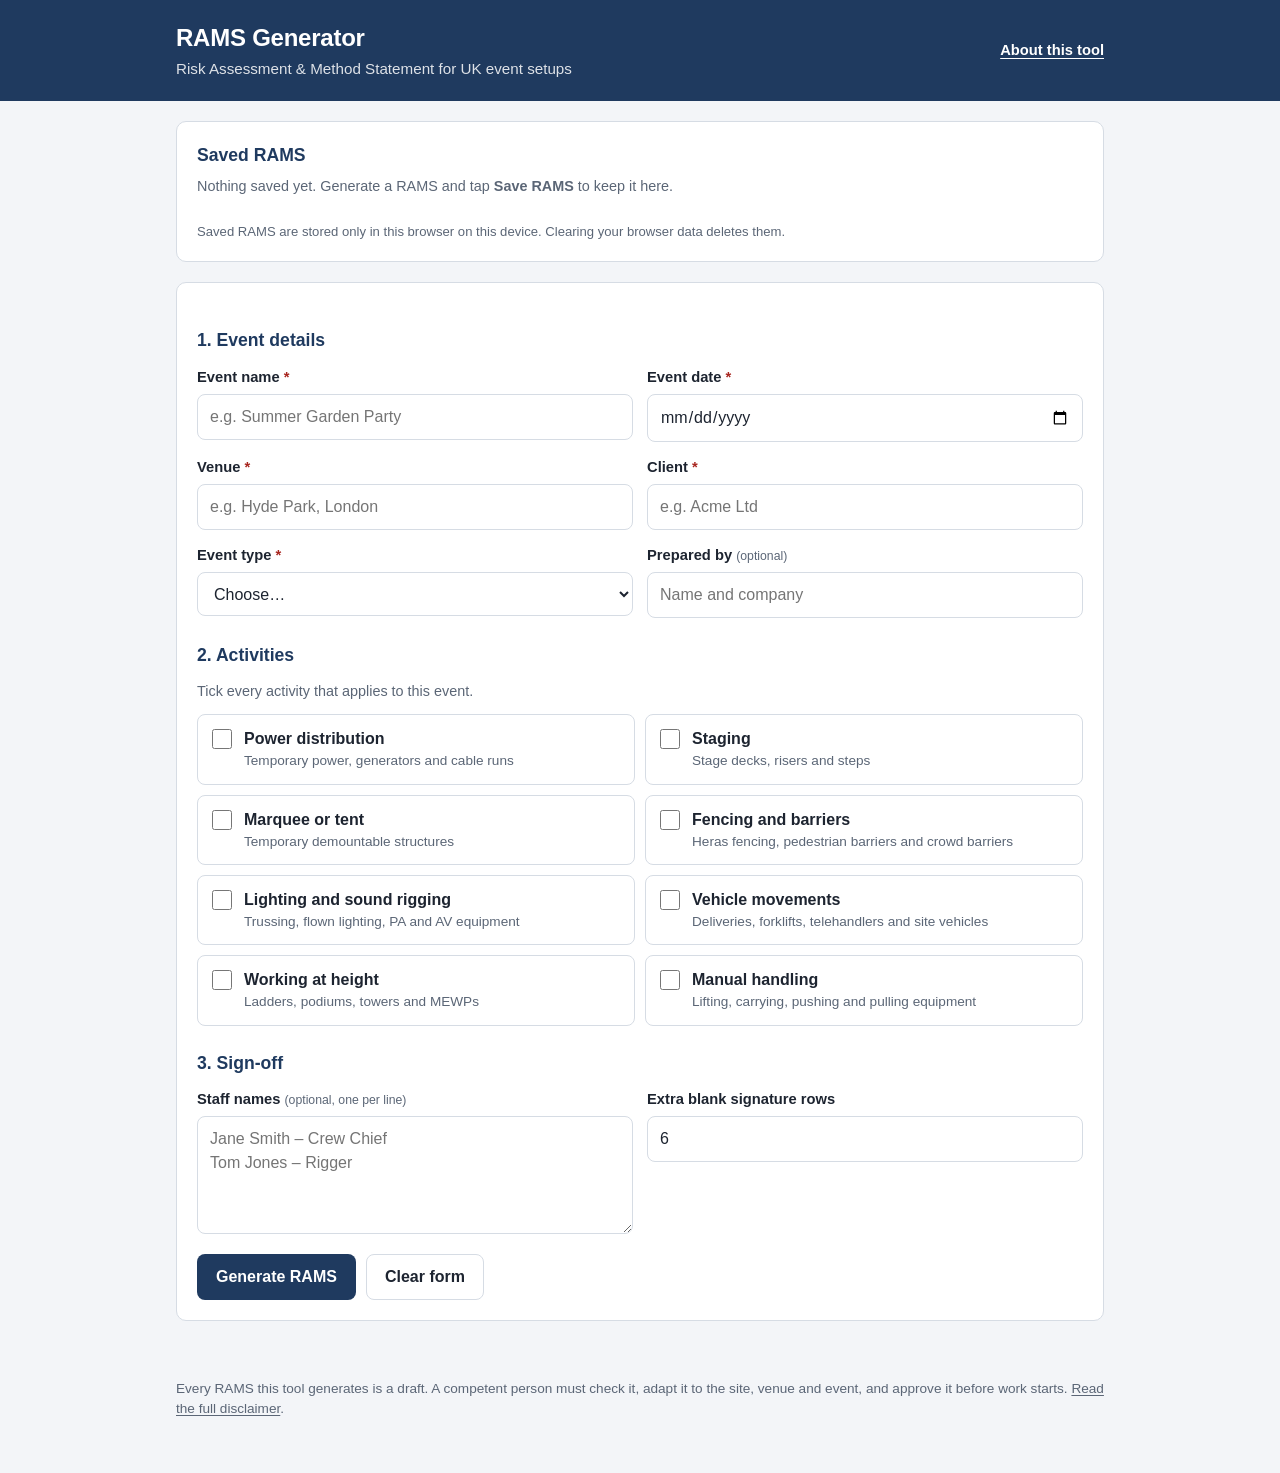
==== app.html @ 45a54be2 "Add landing page and expand README - New index.html landing page: what the tool does, who it's for (" ====
<!doctype html>
<html lang="en-GB">
<head>
  <meta charset="utf-8">
  <meta name="viewport" content="width=device-width, initial-scale=1">
  <title>RAMS Generator</title>
  <meta name="description" content="Generate Risk Assessment and Method Statement (RAMS) documents for UK event setups.">
  <meta name="theme-color" content="#1f3a5f">
  <link rel="stylesheet" href="styles.css">
</head>
<body>
  <header class="app-header no-print">
    <div class="wrap app-header-inner">
      <div>
        <h1>RAMS Generator</h1>
        <p>Risk Assessment &amp; Method Statement for UK event setups</p>
      </div>
      <a class="app-header-link" href="index.html">About this tool</a>
    </div>
  </header>

  <main class="wrap">
    <section id="saved-section" class="card no-print" aria-labelledby="saved-heading">
      <div class="saved-head">
        <h2 id="saved-heading">Saved RAMS</h2>
        <span id="saved-count" class="saved-count"></span>
      </div>
      <p id="saved-empty" class="hint">Nothing saved yet. Generate a RAMS and tap <strong>Save RAMS</strong> to keep it here.</p>
      <ul id="saved-list" class="saved-list"></ul>
      <p id="storage-error" class="error" role="alert" hidden></p>
      <p class="hint saved-note">Saved RAMS are stored only in this browser on this device. Clearing your browser data deletes them.</p>
    </section>

    <form id="rams-form" class="card no-print" novalidate>
      <div id="editing-banner" class="banner" hidden>
        <p>You're editing the saved RAMS <strong id="editing-name"></strong>. Generating again rebuilds the document from these details, replacing any text you changed in the document itself.</p>
        <button type="button" id="new-btn" class="btn btn-ghost btn-small">Start a new RAMS instead</button>
      </div>

      <h2>1. Event details</h2>
      <div class="grid">
        <label class="field">
          <span>Event name <em>*</em></span>
          <input type="text" name="eventName" required autocomplete="off" placeholder="e.g. Summer Garden Party">
        </label>
        <label class="field">
          <span>Event date <em>*</em></span>
          <input type="date" name="eventDate" required>
        </label>
        <label class="field">
          <span>Venue <em>*</em></span>
          <input type="text" name="venue" required autocomplete="off" placeholder="e.g. Hyde Park, London">
        </label>
        <label class="field">
          <span>Client <em>*</em></span>
          <input type="text" name="client" required autocomplete="off" placeholder="e.g. Acme Ltd">
        </label>
        <label class="field">
          <span>Event type <em>*</em></span>
          <select name="eventType" required>
            <option value="">Choose…</option>
            <option value="festival">Festival</option>
            <option value="corporate">Corporate event</option>
            <option value="wedding">Wedding</option>
            <option value="outdoor">Outdoor show</option>
          </select>
        </label>
        <label class="field">
          <span>Prepared by <small>(optional)</small></span>
          <input type="text" name="preparedBy" autocomplete="name" placeholder="Name and company">
        </label>
      </div>

      <h2>2. Activities</h2>
      <p class="hint">Tick every activity that applies to this event.</p>
      <div id="activity-list" class="activities"></div>

      <h2>3. Sign-off</h2>
      <div class="grid">
        <label class="field field-wide">
          <span>Staff names <small>(optional, one per line)</small></span>
          <textarea name="staff" rows="4" placeholder="Jane Smith – Crew Chief&#10;Tom Jones – Rigger"></textarea>
        </label>
        <label class="field">
          <span>Extra blank signature rows</span>
          <input type="number" name="blankRows" min="0" max="40" value="6" inputmode="numeric">
        </label>
      </div>

      <p id="form-error" class="error" role="alert" hidden></p>

      <div class="actions">
        <button type="submit" class="btn btn-primary">Generate RAMS</button>
        <button type="button" id="reset-btn" class="btn btn-ghost">Clear form</button>
      </div>
    </form>

    <section id="output" hidden>
      <div class="toolbar no-print">
        <p class="hint">Tip: click any text in the document to edit it, and tap a risk rating to change it. Save to keep your changes.</p>
        <div class="actions">
          <button type="button" id="save-btn" class="btn btn-primary">Save RAMS</button>
          <button type="button" id="print-btn" class="btn btn-secondary">Print / Save as PDF</button>
          <button type="button" id="edit-btn" class="btn btn-ghost">Edit details</button>
          <button type="button" id="list-btn" class="btn btn-ghost">Saved RAMS</button>
        </div>
        <p id="save-status" class="save-status" role="status" aria-live="polite"></p>
      </div>
      <article id="document" class="doc"></article>
    </section>
  </main>

  <footer class="app-footer no-print">
    <div class="wrap">
      <p>Every RAMS this tool generates is a draft. A competent person must check it, adapt it to the site, venue and event, and approve it before work starts. <a href="index.html#disclaimer">Read the full disclaimer</a>.</p>
    </div>
  </footer>

  <script src="data.js"></script>
  <script src="app.js"></script>
</body>
</html>
---- styles.css ----
:root {
  --brand: #1f3a5f;
  --brand-ink: #ffffff;
  --accent: #2f6fb0;
  --ink: #1d2430;
  --muted: #5b6676;
  --line: #d6dce4;
  --bg: #f3f5f8;
  --surface: #ffffff;
  --low: #1e7b46;
  --low-bg: #e3f4ea;
  --medium: #8a5a00;
  --medium-bg: #fdf0d2;
  --high: #a8261f;
  --high-bg: #fbe1df;
  --radius: 10px;
}

* { box-sizing: border-box; }

[hidden] { display: none !important; }

html { -webkit-text-size-adjust: 100%; }

body {
  margin: 0;
  font-family: -apple-system, BlinkMacSystemFont, "Segoe UI", Roboto, "Helvetica Neue", Arial, sans-serif;
  font-size: 16px;
  line-height: 1.5;
  color: var(--ink);
  background: var(--bg);
}

.wrap {
  max-width: 960px;
  margin: 0 auto;
  padding: 0 16px;
}

/* ---------- App chrome ---------- */

.app-header {
  background: var(--brand);
  color: var(--brand-ink);
  padding: 20px 0;
  margin-bottom: 20px;
}
.app-header h1 { margin: 0; font-size: 1.5rem; letter-spacing: -0.01em; }
.app-header p { margin: 2px 0 0; opacity: 0.85; font-size: 0.95rem; }
.app-header-inner { display: flex; flex-wrap: wrap; align-items: center; justify-content: space-between; gap: 8px 16px; }
.app-header-link { color: var(--brand-ink); font-weight: 600; font-size: 0.92rem; text-underline-offset: 3px; }
.app-header-link:hover { opacity: 0.85; }
.app-footer a { color: inherit; text-underline-offset: 2px; }

.app-footer {
  color: var(--muted);
  font-size: 0.85rem;
  padding: 24px 0 40px;
}

.card {
  background: var(--surface);
  border: 1px solid var(--line);
  border-radius: var(--radius);
  padding: 20px;
  margin-bottom: 20px;
}
.card h2 {
  font-size: 1.1rem;
  margin: 24px 0 12px;
  color: var(--brand);
}
.card h2:first-child { margin-top: 0; }

.hint { color: var(--muted); font-size: 0.9rem; margin: 0 0 12px; }

/* ---------- Form ---------- */

.grid {
  display: grid;
  grid-template-columns: 1fr;
  gap: 14px;
}
@media (min-width: 640px) {
  .grid { grid-template-columns: 1fr 1fr; }
}

.field { display: flex; flex-direction: column; gap: 6px; }
.field > span { font-weight: 600; font-size: 0.92rem; }
.field em { color: var(--high); font-style: normal; }
.field small { font-weight: 400; color: var(--muted); }

input[type="text"],
input[type="date"],
input[type="number"],
select,
textarea {
  font: inherit;
  width: 100%;
  min-height: 44px;
  padding: 10px 12px;
  border: 1px solid var(--line);
  border-radius: 8px;
  background: #fff;
  color: var(--ink);
}
textarea { resize: vertical; }
input:focus, select:focus, textarea:focus {
  outline: 2px solid var(--accent);
  outline-offset: 1px;
  border-color: var(--accent);
}
.invalid { border-color: var(--high); background: #fff8f7; }

.activities {
  display: grid;
  grid-template-columns: 1fr;
  gap: 10px;
}
@media (min-width: 640px) {
  .activities { grid-template-columns: 1fr 1fr; }
}

.activity {
  display: flex;
  align-items: flex-start;
  gap: 12px;
  padding: 12px 14px;
  border: 1px solid var(--line);
  border-radius: 8px;
  cursor: pointer;
  background: #fff;
  transition: border-color 0.15s, background 0.15s;
}
.activity:hover { border-color: var(--accent); }
.activity:has(input:checked) { border-color: var(--accent); background: #eef4fb; }
.activity input {
  width: 20px;
  height: 20px;
  margin: 2px 0 0;
  accent-color: var(--accent);
  flex-shrink: 0;
}
.activity-text { display: flex; flex-direction: column; }
.activity-text small { color: var(--muted); font-size: 0.85rem; }

.error {
  margin: 16px 0 0;
  padding: 10px 12px;
  border-radius: 8px;
  background: var(--high-bg);
  color: var(--high);
  font-weight: 600;
}

.actions {
  display: flex;
  flex-wrap: wrap;
  gap: 10px;
  margin-top: 20px;
}

.btn {
  font: inherit;
  font-weight: 600;
  min-height: 44px;
  padding: 10px 18px;
  border-radius: 8px;
  border: 1px solid transparent;
  cursor: pointer;
}
.btn-primary { background: var(--brand); color: var(--brand-ink); }
.btn-primary:hover { background: #17304f; }
.btn-ghost { background: transparent; border-color: var(--line); color: var(--ink); }
.btn-secondary { background: #e8eef6; color: var(--brand); border-color: #c9d6e6; }
.btn-secondary:hover { border-color: var(--accent); }
.btn-danger { background: transparent; color: var(--high); border-color: #e6b8b4; }
.btn-danger:hover { background: var(--high-bg); }
.btn-danger[data-armed="true"] { background: var(--high); color: #fff; border-color: var(--high); }
.btn-small { min-height: 40px; padding: 8px 14px; font-size: 0.9rem; }
.btn:disabled { opacity: 0.5; cursor: not-allowed; }
.btn:focus-visible { outline: 2px solid var(--accent); outline-offset: 2px; }

/* ---------- Saved RAMS ---------- */

.saved-head { display: flex; align-items: center; gap: 10px; margin-bottom: 8px; }
.saved-head h2 { margin: 0 !important; }
.saved-count {
  min-width: 24px;
  padding: 1px 8px;
  border-radius: 999px;
  background: #e8eef6;
  color: var(--brand);
  font-size: 0.8rem;
  font-weight: 700;
  text-align: center;
  font-variant-numeric: tabular-nums;
}
.saved-count:empty { display: none; }
.saved-list { list-style: none; margin: 0 0 12px; padding: 0; display: flex; flex-direction: column; gap: 8px; }
.saved-item {
  display: flex;
  flex-wrap: wrap;
  align-items: center;
  justify-content: space-between;
  gap: 10px 16px;
  padding: 12px 14px;
  border: 1px solid var(--line);
  border-radius: 8px;
}
.saved-item.is-current { border-color: var(--accent); background: #f4f8fd; }
.saved-info { display: flex; flex-direction: column; min-width: 0; flex: 1 1 260px; }
.saved-title { overflow-wrap: anywhere; }
.saved-meta { color: var(--muted); font-size: 0.88rem; }
.saved-stamp { color: var(--muted); font-size: 0.8rem; font-variant-numeric: tabular-nums; }
.saved-actions { display: flex; gap: 8px; flex-wrap: wrap; }
.saved-note { margin: 0; font-size: 0.82rem; }

.banner {
  display: flex;
  flex-wrap: wrap;
  align-items: center;
  gap: 10px 16px;
  padding: 12px 14px;
  margin-bottom: 20px;
  border-radius: 8px;
  background: #eef4fb;
  border: 1px solid #c9d6e6;
}
.banner p { margin: 0; flex: 1 1 280px; font-size: 0.92rem; }

.save-status { margin: 8px 0 0; font-size: 0.88rem; font-weight: 600; min-height: 1.3em; }
.save-status.is-saved { color: var(--low); }
.save-status.is-dirty { color: var(--medium); }
.save-status.is-error { color: var(--high); }
.btn-ghost:hover { border-color: var(--accent); }
@media (max-width: 479px) {
  .actions .btn { flex: 1 1 100%; }
}

.toolbar {
  background: var(--bg);
  padding: 12px 0;
  margin-bottom: 8px;
  border-bottom: 1px solid var(--line);
}
.toolbar .hint { margin: 0; }
@media (min-width: 640px) {
  .toolbar { position: sticky; top: 0; z-index: 5; }
}
.toolbar .actions { margin-top: 10px; }

/* ---------- Generated document ---------- */

.doc {
  background: var(--surface);
  border: 1px solid var(--line);
  border-radius: var(--radius);
  padding: 24px 20px;
  margin-bottom: 20px;
  font-size: 0.92rem;
}
@media (min-width: 640px) {
  .doc { padding: 36px 40px; }
}

.doc [contenteditable="true"]:hover { background: #f6f9fd; }
.doc [contenteditable="true"]:focus { outline: 2px dashed var(--accent); outline-offset: 2px; background: #f6f9fd; }

.doc-header { border-bottom: 3px solid var(--brand); padding-bottom: 16px; margin-bottom: 20px; }
.doc-kicker {
  margin: 0;
  text-transform: uppercase;
  letter-spacing: 0.08em;
  font-size: 0.78rem;
  font-weight: 700;
  color: var(--accent);
}
.doc h1 { margin: 4px 0 16px; font-size: 1.6rem; color: var(--brand); line-height: 1.2; }
.doc h2 {
  font-size: 1.15rem;
  color: var(--brand);
  margin: 28px 0 10px;
  padding-bottom: 4px;
  border-bottom: 1px solid var(--line);
}
.doc h3 { font-size: 1rem; margin: 20px 0 8px; }
.doc h4 { font-size: 0.92rem; margin: 14px 0 6px; color: var(--muted); text-transform: uppercase; letter-spacing: 0.04em; }
.doc p, .doc li { margin: 0 0 8px; }
.doc ul, .doc ol { padding-left: 1.4em; margin: 0 0 10px; }
.doc .note { color: var(--muted); font-size: 0.85rem; }

.doc table {
  width: 100%;
  border-collapse: collapse;
  margin: 0 0 12px;
}
.doc th, .doc td {
  border: 1px solid var(--line);
  padding: 8px 10px;
  text-align: left;
  vertical-align: top;
}
.doc thead th {
  background: var(--brand);
  color: var(--brand-ink);
  font-weight: 600;
  font-size: 0.85rem;
}

.meta-table th { background: #eef2f7; width: 18%; font-weight: 600; white-space: nowrap; }
.meta-table td { width: 32%; }
.emergency th { width: 40%; }
.emergency td { width: 60%; }

.key-table td.col-rating { width: 110px; }

.col-rating { width: 96px; text-align: center !important; }

.rating {
  display: inline-block;
  min-width: 72px;
  padding: 3px 10px;
  border-radius: 999px;
  font: inherit;
  font-size: 0.8rem;
  font-weight: 700;
  text-align: center;
  border: 1px solid currentColor;
}
button.rating { cursor: pointer; }
.rating-low { color: var(--low); background: var(--low-bg); }
.rating-medium { color: var(--medium); background: var(--medium-bg); }
.rating-high { color: var(--high); background: var(--high-bg); }

.steps li { padding-left: 4px; }

@media (min-width: 720px), print {
  .wind-table td:first-child { width: 22%; }
  .wind-table th:nth-child(2) { width: 14%; }
}
.fill-in { font-weight: 700; font-variant-numeric: tabular-nums; white-space: nowrap; }

.sign-table td { height: 40px; }
.sign-table th:first-child { width: 28%; }
.approval tbody th { background: #eef2f7; font-weight: 600; }

.doc-footer {
  margin-top: 28px;
  padding-top: 12px;
  border-top: 1px solid var(--line);
  color: var(--muted);
  font-size: 0.8rem;
  text-align: center;
}

/* Small screens: stack risk tables as cards so nothing scrolls sideways. */
@media (max-width: 719px) {
  .ra-table thead { display: none; }
  .ra-table, .ra-table tbody, .ra-table tr, .ra-table td { display: block; width: 100%; }
  .ra-table tr {
    border: 1px solid var(--line);
    border-radius: 8px;
    margin-bottom: 12px;
    overflow: hidden;
  }
  .ra-table td { border: 0; border-bottom: 1px solid var(--line); text-align: left !important; }
  .ra-table td:last-child { border-bottom: 0; }
  .ra-table td::before {
    content: attr(data-label);
    display: block;
    font-size: 0.75rem;
    font-weight: 700;
    text-transform: uppercase;
    letter-spacing: 0.04em;
    color: var(--muted);
    margin-bottom: 2px;
  }
  .ra-table td:first-child { background: #eef2f7; font-weight: 600; }

  .meta-table, .meta-table tbody, .meta-table tr { display: block; width: 100%; }
  .meta-table tr { display: grid; grid-template-columns: 40% 60%; }
  .meta-table th, .meta-table td { width: auto !important; white-space: normal; }

  .sign-table { font-size: 0.82rem; }
  .sign-table th, .sign-table td { padding: 6px; }
}

/* ---------- Print ---------- */

@page { size: A4; margin: 14mm 12mm; }

@media print {
  body { background: #fff; font-size: 10pt; }
  .no-print, .app-header, .app-footer, .toolbar { display: none !important; }
  .wrap { max-width: none; padding: 0; }
  #output { display: block !important; }
  .doc { border: 0; border-radius: 0; padding: 0; margin: 0; font-size: 9.5pt; }
  .doc [contenteditable="true"]:hover,
  .doc [contenteditable="true"]:focus { background: none; outline: none; }

  * { -webkit-print-color-adjust: exact; print-color-adjust: exact; }

  /* Always print tables as tables, even if the viewport was narrow. */
  .ra-table { display: table !important; }
  .ra-table thead { display: table-header-group !important; }
  .ra-table tbody { display: table-row-group !important; }
  .ra-table tr { display: table-row !important; border: 0; margin: 0; }
  .ra-table td { display: table-cell !important; width: auto !important; border: 1px solid var(--line) !important; background: none !important; font-weight: 400 !important; }
  .ra-table td::before { content: none !important; }
  .ra-table td:first-child { font-weight: 600 !important; }
  .meta-table { display: table !important; }
  .meta-table tbody { display: table-row-group !important; }
  .meta-table tr { display: table-row !important; }

  thead { display: table-header-group; }
  tr, li { break-inside: avoid; page-break-inside: avoid; }
  h2, h3, h4 { break-after: avoid; page-break-after: avoid; }
  .doc h2 { margin-top: 18px; }
  .signoff { break-before: page; page-break-before: always; }

  button.rating { border: 1px solid currentColor; }
}
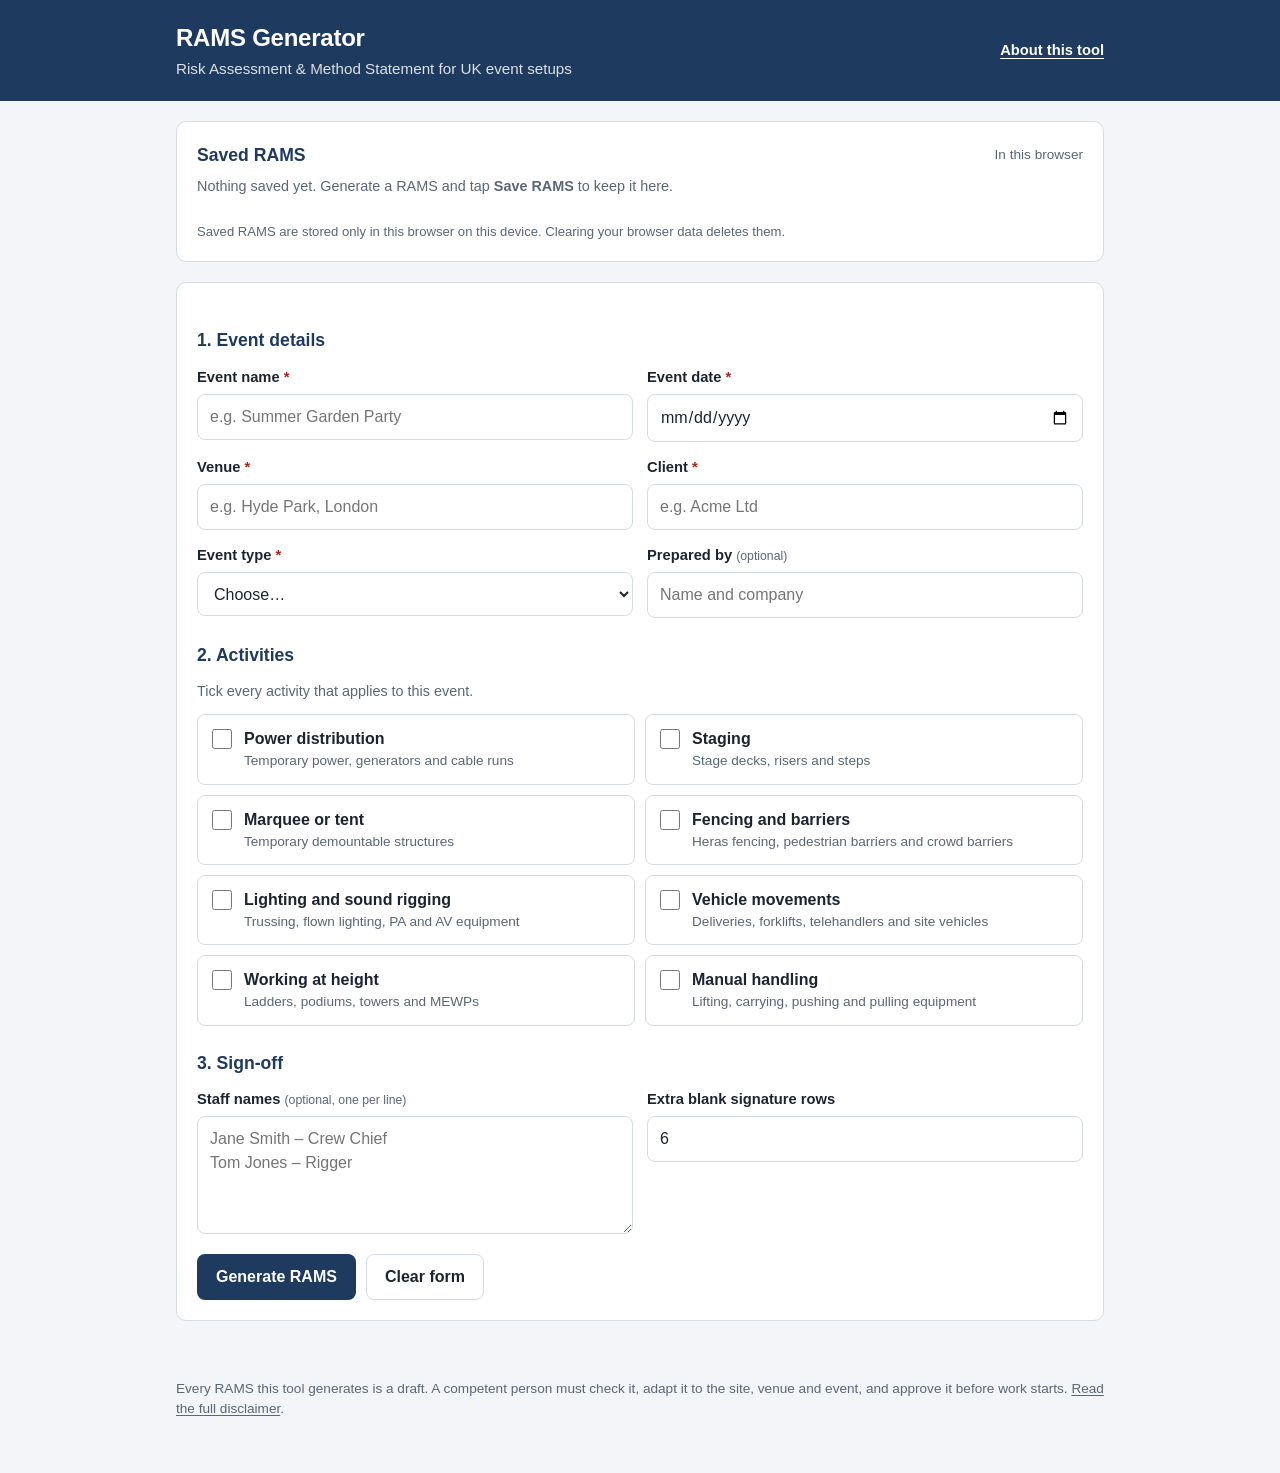
==== commit 0f773677: "Add optional Pro plan: accounts and Stripe subscriptions Landing page no longer says the tool is fre" ====
--- a/app.html
+++ b/app.html
@@ -15,20 +15,27 @@
         <h1>RAMS Generator</h1>
         <p>Risk Assessment &amp; Method Statement for UK event setups</p>
       </div>
-      <a class="app-header-link" href="index.html">About this tool</a>
+      <div class="app-header-right">
+        <a class="app-header-link" href="index.html">About this tool</a>
+        <div id="account-slot" class="account-slot"></div>
+      </div>
     </div>
   </header>
 
   <main class="wrap">
+    <div id="account-banner" class="account-banner no-print" role="status" aria-live="polite" hidden></div>
+
     <section id="saved-section" class="card no-print" aria-labelledby="saved-heading">
       <div class="saved-head">
         <h2 id="saved-heading">Saved RAMS</h2>
         <span id="saved-count" class="saved-count"></span>
+        <span id="saved-where" class="saved-where">In this browser</span>
       </div>
       <p id="saved-empty" class="hint">Nothing saved yet. Generate a RAMS and tap <strong>Save RAMS</strong> to keep it here.</p>
       <ul id="saved-list" class="saved-list"></ul>
       <p id="storage-error" class="error" role="alert" hidden></p>
-      <p class="hint saved-note">Saved RAMS are stored only in this browser on this device. Clearing your browser data deletes them.</p>
+      <p id="saved-note" class="hint saved-note">Saved RAMS are stored only in this browser on this device. Clearing your browser data deletes them.</p>
+      <div id="account-panel" class="account-panel"></div>
     </section>
 
     <form id="rams-form" class="card no-print" novalidate>
@@ -116,7 +123,9 @@
     </div>
   </footer>
 
+  <script src="config.js"></script>
   <script src="data.js"></script>
   <script src="app.js"></script>
+  <script src="account.js"></script>
 </body>
 </html>
--- a/styles.css
+++ b/styles.css
@@ -421,3 +421,130 @@
 
   button.rating { border: 1px solid currentColor; }
 }
+
+/* ---------- Accounts and Pro (account.js) ---------- */
+
+.app-header-right { display: flex; flex-wrap: wrap; align-items: center; gap: 10px 16px; }
+.account-slot { position: relative; }
+.account-slot:empty { display: none; }
+.account-loading { font-size: 0.85rem; opacity: 0.8; }
+.btn-light { background: var(--brand-ink); color: var(--brand); }
+.btn-light:hover { background: #e8eef6; }
+
+.account-toggle {
+  display: inline-flex;
+  align-items: center;
+  gap: 8px;
+  max-width: 100%;
+  min-height: 40px;
+  padding: 6px 10px 6px 12px;
+  border: 1px solid rgba(255, 255, 255, 0.35);
+  border-radius: 8px;
+  background: rgba(255, 255, 255, 0.08);
+  color: var(--brand-ink);
+  font: inherit;
+  font-size: 0.9rem;
+  cursor: pointer;
+}
+.account-toggle:hover { background: rgba(255, 255, 255, 0.16); }
+.account-toggle:focus-visible { outline: 2px solid var(--brand-ink); outline-offset: 2px; }
+.account-email { overflow: hidden; text-overflow: ellipsis; white-space: nowrap; max-width: 18ch; }
+
+.plan-badge {
+  padding: 1px 8px;
+  border-radius: 999px;
+  background: rgba(255, 255, 255, 0.2);
+  font-size: 0.75rem;
+  font-weight: 700;
+  letter-spacing: 0.03em;
+}
+.plan-badge.is-pro { background: #f2c14e; color: #3a2a00; }
+
+.account-menu {
+  position: absolute;
+  right: 0;
+  top: calc(100% + 6px);
+  z-index: 20;
+  min-width: 220px;
+  padding: 6px;
+  background: var(--surface);
+  color: var(--ink);
+  border: 1px solid var(--line);
+  border-radius: 10px;
+  box-shadow: 0 12px 28px -12px rgba(31, 58, 95, 0.4);
+}
+@media (max-width: 479px) {
+  .account-menu { right: auto; left: 0; }
+}
+.account-menu-plan { margin: 4px 10px 6px; font-size: 0.82rem; color: var(--muted); }
+.account-menu-item {
+  display: block;
+  width: 100%;
+  min-height: 40px;
+  padding: 8px 10px;
+  border: 0;
+  border-radius: 6px;
+  background: none;
+  color: var(--ink);
+  font: inherit;
+  font-size: 0.92rem;
+  text-align: left;
+  cursor: pointer;
+}
+.account-menu-item:hover, .account-menu-item:focus-visible { background: #eef2f7; outline: none; }
+
+.saved-where { color: var(--muted); font-size: 0.85rem; margin-left: auto; }
+
+.account-panel:empty { display: none; }
+.account-panel { margin-top: 14px; display: flex; flex-direction: column; gap: 10px; }
+.upsell {
+  display: flex;
+  flex-wrap: wrap;
+  align-items: center;
+  gap: 10px 16px;
+  padding: 14px;
+  border: 1px dashed #b9c9de;
+  border-radius: 8px;
+  background: #f6f9fd;
+}
+.upsell p { margin: 0; flex: 1 1 260px; font-size: 0.92rem; }
+.upsell-pro { display: block; border-style: solid; }
+.upsell-pro h3 { margin: 0 0 6px; font-size: 1rem; color: var(--brand); }
+.upsell-pro ul { margin: 0 0 12px; padding-left: 1.2em; font-size: 0.92rem; }
+.panel-note { margin: 0; font-size: 0.9rem; color: var(--muted); }
+.link-btn {
+  padding: 0;
+  border: 0;
+  background: none;
+  color: var(--accent);
+  font: inherit;
+  text-decoration: underline;
+  text-underline-offset: 2px;
+  cursor: pointer;
+}
+
+.account-banner {
+  margin-bottom: 16px;
+  padding: 12px 14px;
+  border-radius: 8px;
+  background: #eef4fb;
+  border: 1px solid #c9d6e6;
+  font-size: 0.95rem;
+}
+.account-banner.is-ok { background: var(--low-bg); border-color: #b5dcc4; color: #134d2c; }
+.account-banner.is-error { background: var(--high-bg); border-color: #e6b8b4; color: var(--high); }
+
+.signin-dialog {
+  width: min(440px, calc(100vw - 32px));
+  padding: 24px;
+  border: 1px solid var(--line);
+  border-radius: 12px;
+  color: var(--ink);
+  background: var(--surface);
+}
+.signin-dialog::backdrop { background: rgba(20, 32, 50, 0.45); }
+.signin-dialog h2 { margin: 0 0 6px; color: var(--brand); font-size: 1.2rem; }
+.signin-form .actions { margin-top: 16px; }
+.signin-status { margin: 10px 0 0; font-size: 0.9rem; min-height: 1.2em; }
+.signin-status.is-error { color: var(--high); font-weight: 600; }
+.signin-status.is-ok { color: var(--low); font-weight: 600; }
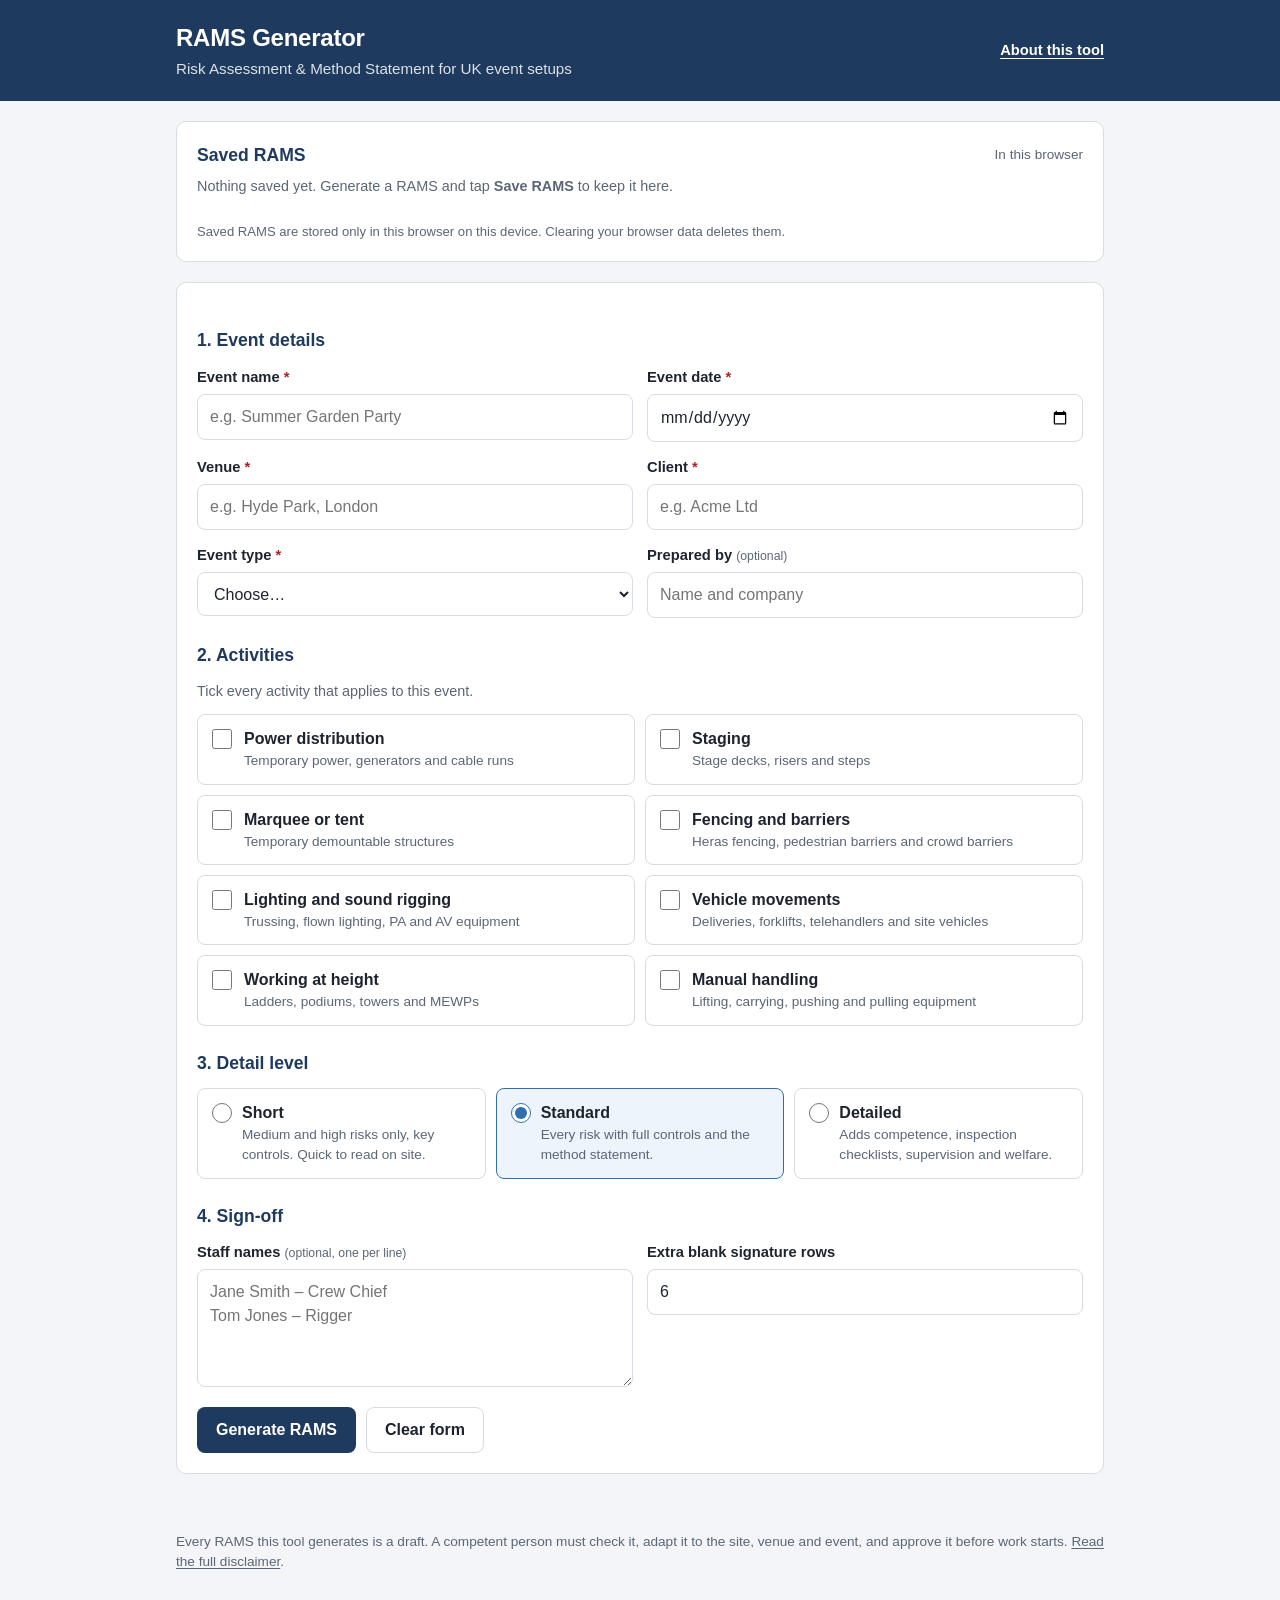
==== commit 5206a443: "Add feedback form, cookie-free visitor counter and detail levels Feedback (Formspree, off until form" ====
--- a/app.html
+++ b/app.html
@@ -82,7 +82,23 @@
       <p class="hint">Tick every activity that applies to this event.</p>
       <div id="activity-list" class="activities"></div>
 
-      <h2>3. Sign-off</h2>
+      <h2 id="detail-heading">3. Detail level</h2>
+      <div class="detail-options" role="radiogroup" aria-labelledby="detail-heading">
+        <label class="detail-option">
+          <input type="radio" name="detail" value="short">
+          <span><strong>Short</strong><small>Medium and high risks only, key controls. Quick to read on site.</small></span>
+        </label>
+        <label class="detail-option">
+          <input type="radio" name="detail" value="standard" checked>
+          <span><strong>Standard</strong><small>Every risk with full controls and the method statement.</small></span>
+        </label>
+        <label class="detail-option">
+          <input type="radio" name="detail" value="detailed">
+          <span><strong>Detailed</strong><small>Adds competence, inspection checklists, supervision and welfare.</small></span>
+        </label>
+      </div>
+
+      <h2>4. Sign-off</h2>
       <div class="grid">
         <label class="field field-wide">
           <span>Staff names <small>(optional, one per line)</small></span>
@@ -114,18 +130,25 @@
         <p id="save-status" class="save-status" role="status" aria-live="polite"></p>
       </div>
       <article id="document" class="doc"></article>
+      <div class="feedback-prompt no-print" data-feedback-prompt hidden>
+        <p><strong>Missing a hazard, activity or feature?</strong> Tell us and we'll look at adding it.</p>
+        <button type="button" class="btn btn-secondary btn-small" data-feedback>Send feedback</button>
+      </div>
     </section>
   </main>
 
   <footer class="app-footer no-print">
     <div class="wrap">
       <p>Every RAMS this tool generates is a draft. A competent person must check it, adapt it to the site, venue and event, and approve it before work starts. <a href="index.html#disclaimer">Read the full disclaimer</a>.</p>
+      <p><a href="#" data-feedback hidden>Send feedback</a></p>
     </div>
   </footer>
 
   <script src="config.js"></script>
+  <script src="stats.js"></script>
   <script src="data.js"></script>
   <script src="app.js"></script>
   <script src="account.js"></script>
+  <script src="feedback.js"></script>
 </body>
 </html>
--- a/styles.css
+++ b/styles.css
@@ -48,7 +48,7 @@
 .app-header h1 { margin: 0; font-size: 1.5rem; letter-spacing: -0.01em; }
 .app-header p { margin: 2px 0 0; opacity: 0.85; font-size: 0.95rem; }
 .app-header-inner { display: flex; flex-wrap: wrap; align-items: center; justify-content: space-between; gap: 8px 16px; }
-.app-header-link { color: var(--brand-ink); font-weight: 600; font-size: 0.92rem; text-underline-offset: 3px; }
+.app-header-link { display: inline-flex; align-items: center; min-height: 40px; color: var(--brand-ink); font-weight: 600; font-size: 0.92rem; text-underline-offset: 3px; }
 .app-header-link:hover { opacity: 0.85; }
 .app-footer a { color: inherit; text-underline-offset: 2px; }
 
@@ -91,6 +91,7 @@
 .field small { font-weight: 400; color: var(--muted); }
 
 input[type="text"],
+input[type="email"],
 input[type="date"],
 input[type="number"],
 select,
@@ -534,17 +535,139 @@
 .account-banner.is-ok { background: var(--low-bg); border-color: #b5dcc4; color: #134d2c; }
 .account-banner.is-error { background: var(--high-bg); border-color: #e6b8b4; color: var(--high); }
 
-.signin-dialog {
-  width: min(440px, calc(100vw - 32px));
-  padding: 24px;
-  border: 1px solid var(--line);
-  border-radius: 12px;
-  color: var(--ink);
-  background: var(--surface);
-}
 .signin-dialog::backdrop { background: rgba(20, 32, 50, 0.45); }
 .signin-dialog h2 { margin: 0 0 6px; color: var(--brand); font-size: 1.2rem; }
 .signin-form .actions { margin-top: 16px; }
 .signin-status { margin: 10px 0 0; font-size: 0.9rem; min-height: 1.2em; }
 .signin-status.is-error { color: var(--high); font-weight: 600; }
 .signin-status.is-ok { color: var(--low); font-weight: 600; }
+
+/* ---------- Detail level ---------- */
+
+.detail-options { display: grid; grid-template-columns: 1fr; gap: 10px; }
+@media (min-width: 640px) { .detail-options { grid-template-columns: repeat(3, 1fr); } }
+.detail-option {
+  display: flex;
+  align-items: flex-start;
+  gap: 10px;
+  padding: 12px 14px;
+  border: 1px solid var(--line);
+  border-radius: 8px;
+  background: #fff;
+  cursor: pointer;
+}
+.detail-option:hover { border-color: var(--accent); }
+.detail-option:has(input:checked) { border-color: var(--accent); background: #eef4fb; }
+.detail-option input { width: 20px; height: 20px; margin: 2px 0 0; accent-color: var(--accent); flex-shrink: 0; }
+.detail-option span { display: flex; flex-direction: column; min-width: 0; }
+.detail-option small { color: var(--muted); font-size: 0.85rem; }
+
+.doc .detail-note {
+  padding: 8px 12px;
+  border-left: 4px solid var(--accent);
+  background: #f4f8fd;
+  font-size: 0.88rem;
+}
+
+.check-item { display: flex; align-items: flex-start; gap: 8px; }
+.check-table th:nth-child(2), .check-table th:nth-child(3) { width: 18%; }
+.check-table .check-group th { background: #eef2f7; color: var(--ink); font-weight: 700; }
+.check-box {
+  flex-shrink: 0;
+  width: 14px;
+  height: 14px;
+  margin-top: 3px;
+  border: 1.5px solid var(--muted);
+  border-radius: 2px;
+}
+@media (max-width: 719px) {
+  .check-table { font-size: 0.85rem; }
+  .check-table th, .check-table td { padding: 6px; }
+}
+@media print {
+  .doc .detail-note { background: none; }
+}
+
+/* Short version: compact layout so it prints on fewer pages. */
+@media (min-width: 900px), print {
+  .detail-short .ms-phase { column-count: 2; column-gap: 24px; }
+  .detail-short .ms-phase h3 { column-span: all; }
+  .detail-short .ms-phase h4 { break-after: avoid; }
+  .detail-short .ms-phase ol { break-inside: avoid-column; }
+}
+@media print {
+  .detail-short { font-size: 9pt; }
+  .detail-short .doc-section h2 { margin-top: 12px; }
+  .detail-short .ra-block h3, .detail-short .ms-phase h3 { margin-top: 10px; }
+  .detail-short .steps li, .detail-short li { margin-bottom: 3px; }
+  .detail-short th, .detail-short td { padding: 5px 7px; }
+}
+
+/* ---------- Dialogs (feedback, sign in) ---------- */
+
+.modal, .signin-dialog {
+  width: min(480px, calc(100vw - 24px));
+  max-height: calc(100dvh - 24px);
+  padding: 0;
+  border: 1px solid var(--line);
+  border-radius: 12px;
+  color: var(--ink);
+  background: var(--surface);
+  overflow: hidden;
+}
+.signin-dialog { padding: 20px; overflow: auto; }
+.modal::backdrop { background: rgba(20, 32, 50, 0.45); }
+.modal h2 { margin: 0 0 4px; color: var(--brand); font-size: 1.2rem; }
+.feedback-form { display: flex; flex-direction: column; max-height: calc(100dvh - 26px); }
+.feedback-body { padding: 20px 20px 4px; overflow-y: auto; display: flex; flex-direction: column; gap: 12px; }
+.feedback-body .hint { margin: 0; }
+.feedback-form .actions {
+  margin: 0;
+  padding: 12px 20px 16px;
+  border-top: 1px solid var(--line);
+  background: var(--surface);
+}
+.hint.small { font-size: 0.8rem; }
+.optional { font-weight: 400; color: var(--muted); }
+.form-status { margin: 0; font-size: 0.92rem; min-height: 1.2em; }
+.form-status.is-error { color: var(--high); font-weight: 600; }
+.form-status.is-ok { color: var(--low); font-weight: 600; }
+
+.topic-chips { border: 0; margin: 0; padding: 0; display: flex; flex-wrap: wrap; gap: 8px; }
+.topic-chips legend { padding: 0; margin-bottom: 6px; font-weight: 600; font-size: 0.92rem; }
+.chip { position: relative; cursor: pointer; }
+.chip input { position: absolute; opacity: 0; width: 1px; height: 1px; }
+.chip span {
+  display: inline-flex;
+  align-items: center;
+  min-height: 36px;
+  padding: 6px 12px;
+  border: 1px solid var(--line);
+  border-radius: 999px;
+  font-size: 0.88rem;
+  background: #fff;
+}
+.chip input:checked + span { border-color: var(--accent); background: #eef4fb; color: var(--brand); font-weight: 600; }
+.chip input:focus-visible + span { outline: 2px solid var(--accent); outline-offset: 2px; }
+
+/* Spam trap: off-screen for people, still in the form for bots. */
+.hp { position: absolute; left: -9999px; width: 1px; height: 1px; overflow: hidden; }
+
+.feedback-prompt {
+  display: flex;
+  flex-wrap: wrap;
+  align-items: center;
+  gap: 10px 16px;
+  margin: 0 0 24px;
+  padding: 14px 16px;
+  border: 1px dashed #b9c9de;
+  border-radius: 8px;
+  background: var(--surface);
+}
+.feedback-prompt p { margin: 0; flex: 1 1 240px; font-size: 0.95rem; }
+.app-footer p + p { margin-top: 8px; }
+
+/* Bigger tap targets for the rating badges on touch screens (screen only, not print). */
+@media screen and (pointer: coarse) {
+  .doc button.rating { min-height: 40px; min-width: 88px; padding: 6px 12px; }
+}
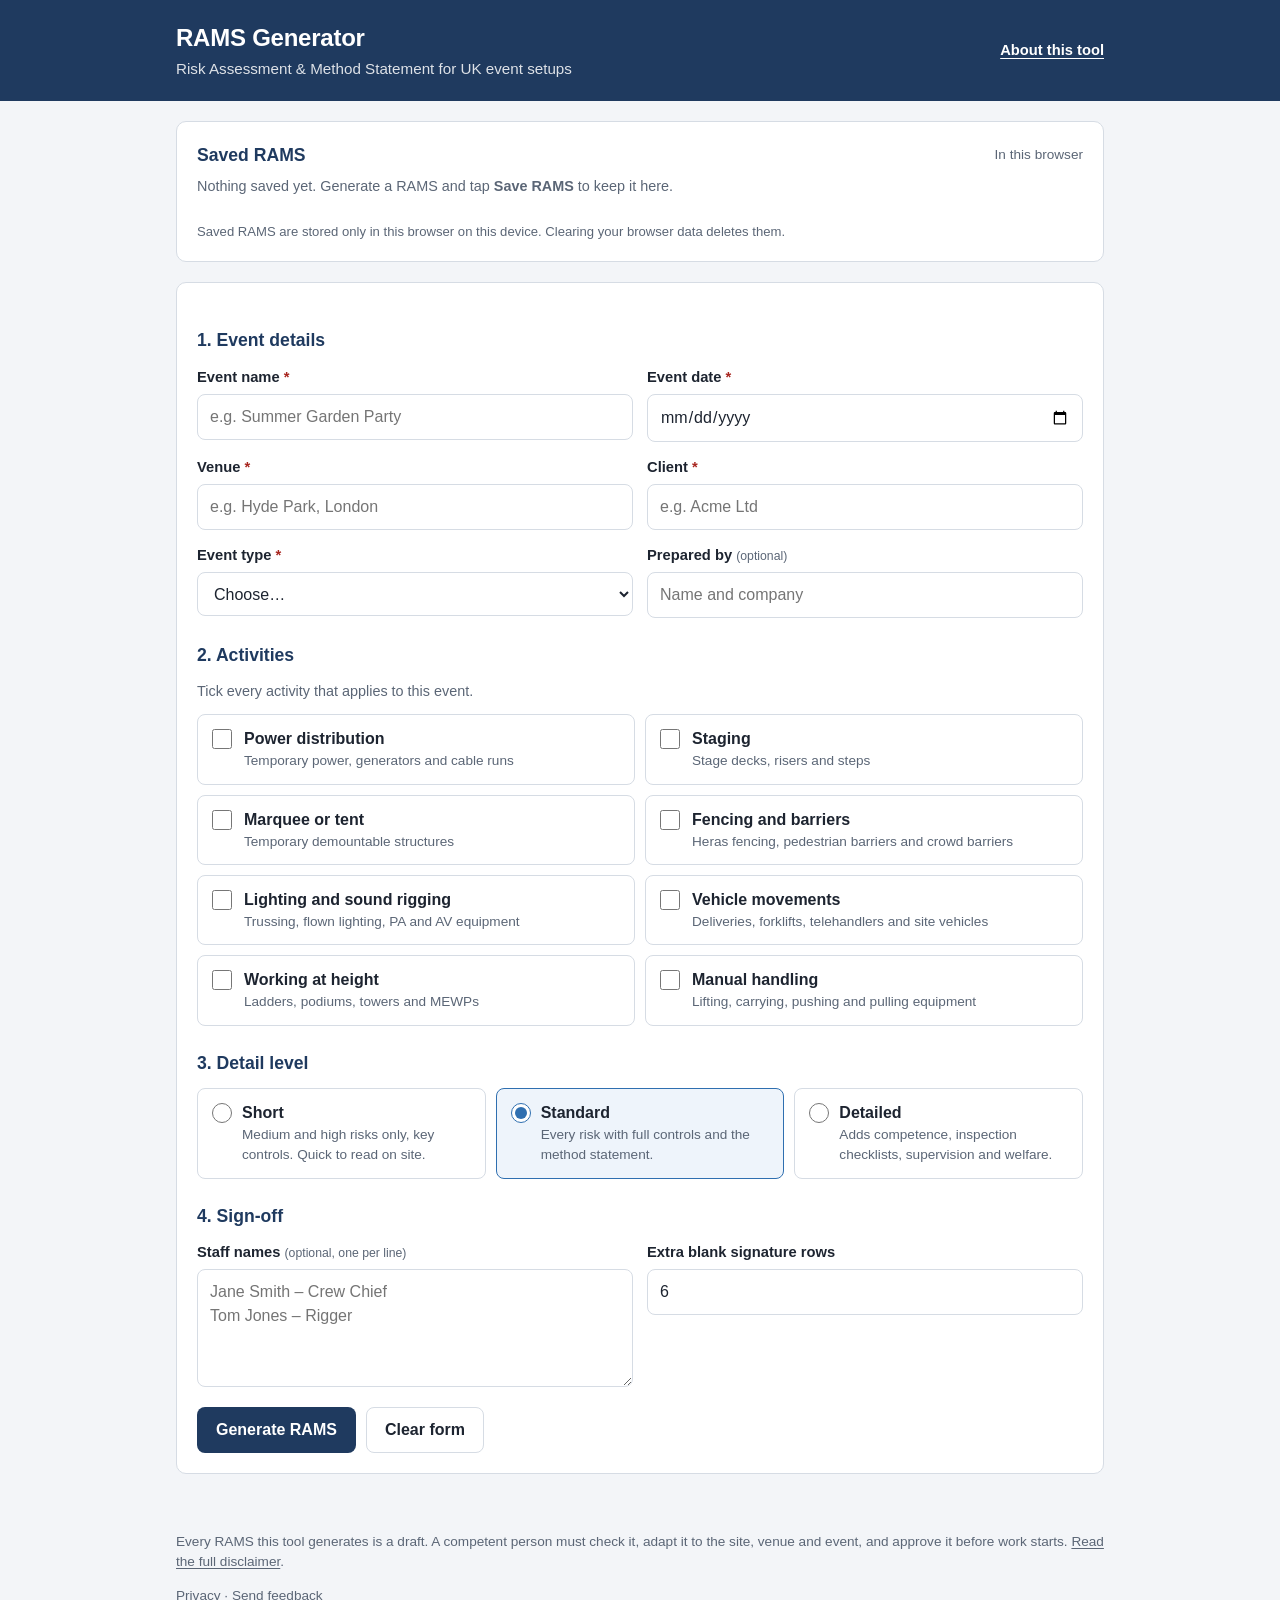
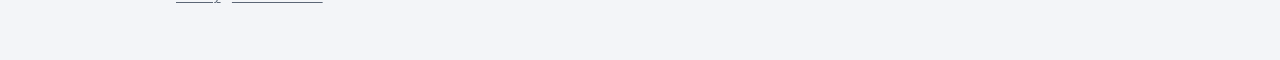
==== commit d8bed099: "Add link previews, site icons, privacy notice and content date - Open Graph and Twitter card tags wi" ====
--- a/app.html
+++ b/app.html
@@ -6,6 +6,24 @@
   <title>RAMS Generator</title>
   <meta name="description" content="Generate Risk Assessment and Method Statement (RAMS) documents for UK event setups.">
   <meta name="theme-color" content="#1f3a5f">
+  <link rel="canonical" href="https://scriv-dev.github.io/rams-generator/app.html">
+  <link rel="icon" href="icon.svg" type="image/svg+xml">
+  <link rel="icon" href="favicon-32.png" sizes="32x32" type="image/png">
+  <link rel="apple-touch-icon" href="apple-touch-icon.png">
+  <meta property="og:type" content="website">
+  <meta property="og:site_name" content="RAMS Generator">
+  <meta property="og:locale" content="en_GB">
+  <meta property="og:url" content="https://scriv-dev.github.io/rams-generator/app.html">
+  <meta property="og:title" content="RAMS Generator">
+  <meta property="og:description" content="Enter your event, tick the activities on site, and get a draft Risk Assessment and Method Statement to check, edit and print.">
+  <meta property="og:image" content="https://scriv-dev.github.io/rams-generator/og-image.png">
+  <meta property="og:image:width" content="1200">
+  <meta property="og:image:height" content="630">
+  <meta property="og:image:alt" content="RAMS Generator: event RAMS drafted in minutes, with an example power distribution risk assessment row.">
+  <meta name="twitter:card" content="summary_large_image">
+  <meta name="twitter:title" content="RAMS Generator">
+  <meta name="twitter:description" content="Enter your event, tick the activities on site, and get a draft Risk Assessment and Method Statement to check, edit and print.">
+  <meta name="twitter:image" content="https://scriv-dev.github.io/rams-generator/og-image.png">
   <link rel="stylesheet" href="styles.css">
 </head>
 <body>
@@ -140,7 +158,7 @@
   <footer class="app-footer no-print">
     <div class="wrap">
       <p>Every RAMS this tool generates is a draft. A competent person must check it, adapt it to the site, venue and event, and approve it before work starts. <a href="index.html#disclaimer">Read the full disclaimer</a>.</p>
-      <p><a href="#" data-feedback hidden>Send feedback</a></p>
+      <p><a href="privacy.html">Privacy</a><span data-feedback-prompt hidden> · <a href="#" data-feedback>Send feedback</a></span></p>
     </div>
   </footer>
 
